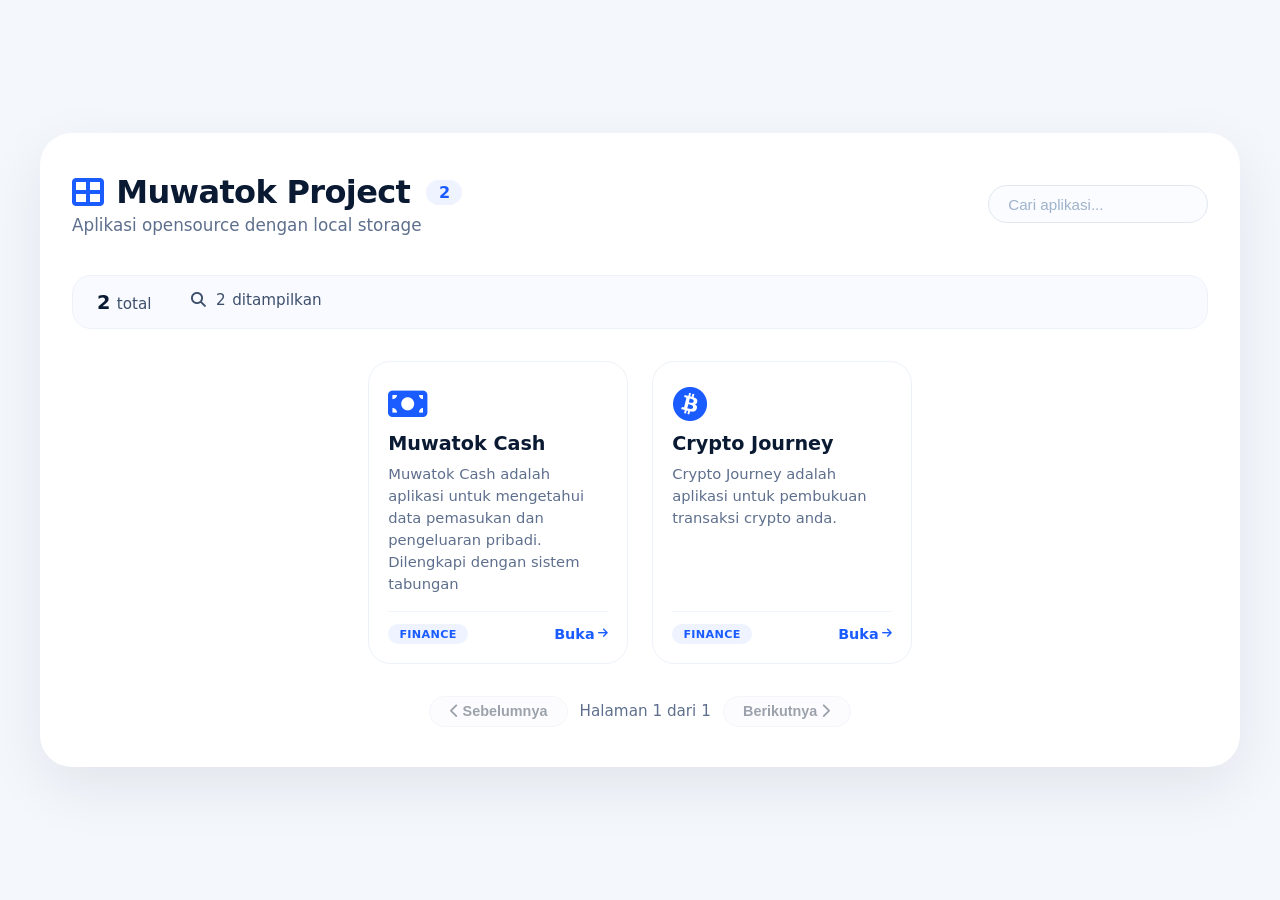
==== index.html @ 6b757ee2 "add lading page" ====
<!DOCTYPE html>
<html lang="id">
<head>
    <meta charset="UTF-8" />
    <meta name="viewport" content="width=device-width, initial-scale=1.0" />
    <title>Muwatok Project</title>
    <!-- Font Awesome CDN -->
    <link rel="stylesheet" href="https://cdnjs.cloudflare.com/ajax/libs/font-awesome/6.5.0/css/all.min.css" />
    <style>
        /* ----- RESET & BASE ----- */
        * {
            margin: 0;
            padding: 0;
            box-sizing: border-box;
        }

        body {
            font-family: 'Segoe UI', system-ui, -apple-system, sans-serif;
            background: #f4f7fc;
            min-height: 100vh;
            display: flex;
            justify-content: center;
            align-items: center;
            padding: 2rem 1rem;
        }

        .container {
            max-width: 1200px;
            width: 100%;
            background: #ffffff;
            border-radius: 2rem;
            box-shadow: 0 20px 60px rgba(0, 20, 40, 0.08);
            padding: 2.5rem 2rem;
            transition: all 0.2s ease;
        }

        /* ----- HEADER ----- */
        .header {
            display: flex;
            flex-wrap: wrap;
            justify-content: space-between;
            align-items: center;
            margin-bottom: 2.5rem;
            gap: 1rem;
        }

        .header-left h1 {
            font-size: 2rem;
            font-weight: 700;
            color: #0b1a33;
            letter-spacing: -0.02em;
            display: flex;
            align-items: center;
            gap: 0.5rem;
        }

        .header-left h1 span {
            background: #eef3ff;
            color: #1a5cff;
            font-size: 1rem;
            font-weight: 600;
            padding: 0.2rem 0.8rem;
            border-radius: 100px;
            margin-left: 0.5rem;
        }

        .header-left p {
            color: #5e6f8d;
            font-size: 1.05rem;
            margin-top: 0.25rem;
        }

        .header-actions {
            display: flex;
            gap: 0.75rem;
            flex-wrap: wrap;
        }

        .header-actions input {
            padding: 0.6rem 1.2rem;
            border: 1.5px solid #e2e8f0;
            border-radius: 100px;
            font-size: 0.95rem;
            background: #fafcff;
            outline: none;
            width: 220px;
            transition: border 0.2s;
            color: #0b1a33;
        }

        .header-actions input:focus {
            border-color: #1a5cff;
            box-shadow: 0 0 0 3px rgba(26, 92, 255, 0.12);
        }

        .header-actions input::placeholder {
            color: #a0b3cc;
        }

        /* ----- STATS BAR ----- */
        .stats {
            display: flex;
            flex-wrap: wrap;
            gap: 1.5rem 2.5rem;
            background: #f8faff;
            padding: 0.9rem 1.5rem;
            border-radius: 1.2rem;
            margin-bottom: 2rem;
            border: 1px solid #edf2f9;
        }

        .stats-item {
            display: flex;
            align-items: baseline;
            gap: 0.4rem;
            font-size: 0.95rem;
            color: #3d4f6b;
        }

        .stats-item strong {
            font-size: 1.2rem;
            color: #0b1a33;
        }

        /* ----- GRID APPS (flex, rata tengah) ----- */
        .apps-grid {
            display: flex;
            flex-wrap: wrap;
            justify-content: center;
            gap: 1.5rem;
        }

        .app-card {
            flex: 0 0 260px;
            /* lebar tetap 260px, tidak melebar/ mengecil */
            background: #ffffff;
            border: 1.5px solid #edf2f9;
            border-radius: 1.4rem;
            padding: 1.5rem 1.2rem 1.2rem;
            transition: border 0.2s, box-shadow 0.25s, transform 0.15s;
            cursor: default;
            display: flex;
            flex-direction: column;
            position: relative;
        }

        .app-card:hover {
            border-color: #cdddf5;
            box-shadow: 0 8px 28px rgba(0, 20, 60, 0.06);
            transform: translateY(-2px);
        }

        .app-card .icon {
            font-size: 2.2rem;
            line-height: 1;
            margin-bottom: 0.6rem;
            color: #1a5cff;
        }

        .app-card .app-name {
            font-size: 1.2rem;
            font-weight: 700;
            color: #0b1a33;
            margin-bottom: 0.2rem;
        }

        .app-card .app-desc {
            font-size: 0.92rem;
            color: #5e6f8d;
            line-height: 1.5;
            flex: 1;
            margin: 0.3rem 0 0.8rem;
        }

        .app-card .app-meta {
            display: flex;
            justify-content: space-between;
            align-items: center;
            margin-top: 0.2rem;
            border-top: 1px solid #f0f4fc;
            padding-top: 0.75rem;
        }

        .app-card .app-tag {
            font-size: 0.7rem;
            font-weight: 600;
            text-transform: uppercase;
            letter-spacing: 0.03em;
            background: #eef3ff;
            color: #1a5cff;
            padding: 0.2rem 0.7rem;
            border-radius: 100px;
        }

        .app-card .app-link {
            color: #1a5cff;
            text-decoration: none;
            font-weight: 600;
            font-size: 0.9rem;
            display: inline-flex;
            align-items: center;
            gap: 0.2rem;
            transition: color 0.15s;
        }

        .app-card .app-link:hover {
            color: #0e4ad0;
            text-decoration: underline;
        }

        /* ----- EMPTY STATE ----- */
        .empty-state {
            flex: 1 1 100%;
            text-align: center;
            padding: 3.5rem 1rem;
            color: #5e6f8d;
        }

        .empty-state .empty-icon {
            font-size: 3.5rem;
            margin-bottom: 0.8rem;
            color: #bcc9df;
        }

        .empty-state h3 {
            color: #0b1a33;
            font-weight: 600;
            font-size: 1.3rem;
            margin-bottom: 0.2rem;
        }

        .empty-state p {
            max-width: 360px;
            margin: 0 auto;
        }

        /* ----- PAGINATION ----- */
        .pagination {
            display: flex;
            justify-content: center;
            align-items: center;
            gap: 0.75rem;
            margin-top: 2rem;
            flex-wrap: wrap;
        }

        .pagination button {
            background: #f8faff;
            border: 1.5px solid #e2e8f0;
            border-radius: 100px;
            padding: 0.4rem 1.2rem;
            font-weight: 600;
            font-size: 0.9rem;
            color: #0b1a33;
            cursor: pointer;
            transition: background 0.15s, border-color 0.15s;
        }

        .pagination button:hover:not(:disabled) {
            background: #eef3ff;
            border-color: #1a5cff;
        }

        .pagination button:disabled {
            opacity: 0.4;
            cursor: not-allowed;
        }

        .pagination .page-info {
            font-size: 0.95rem;
            color: #5e6f8d;
        }

        /* ----- RESPONSIVE ----- */
        @media (max-width: 700px) {
            .container {
                padding: 1.5rem 1rem;
            }

            .header {
                flex-direction: column;
                align-items: stretch;
            }

            .header-left h1 {
                font-size: 1.6rem;
            }

            .header-actions input {
                width: 100%;
            }

            .stats {
                gap: 0.8rem 1.5rem;
                padding: 0.8rem 1rem;
            }

            .app-card {
                flex: 0 0 100%;
                max-width: 400px;
            }
        }

        @media (max-width: 420px) {
            .header-left h1 span {
                display: none;
            }

            .stats-item {
                font-size: 0.85rem;
            }
        }
    </style>
</head>
<body>

    <div class="container" id="app">

        <!-- HEADER -->
        <header class="header">
            <div class="header-left">
                <h1>
                    <i class="fas fa-th-large" style="color:#1a5cff; margin-right:0.3rem;"></i> Muwatok Project
                    <span id="count-badge">0</span>
                </h1>
                <p>Aplikasi opensource dengan local storage</p>
            </div>
            <div class="header-actions">
                <input type="text" id="searchInput" placeholder="Cari aplikasi..." />
            </div>
        </header>

        <!-- STATS -->
        <div class="stats">
            <div class="stats-item">
                <strong id="totalApps">0</strong> total
            </div>
            <div class="stats-item">
                <i class="fas fa-search" style="margin-right:0.2rem;"></i> <span id="visibleApps">0</span> ditampilkan
            </div>
        </div>

        <!-- GRID APPS -->
        <div class="apps-grid" id="appsGrid">
            <!-- akan di-render oleh JS -->
        </div>

        <!-- PAGINATION -->
        <div class="pagination" id="paginationControls">
            <button id="prevPageBtn" disabled><i class="fas fa-chevron-left"></i> Sebelumnya</button>
            <span class="page-info" id="pageInfo">Halaman 1 dari 1</span>
            <button id="nextPageBtn" disabled>Berikutnya <i class="fas fa-chevron-right"></i></button>
        </div>

    </div>

    <script>
        (function() {
            'use strict';

            // ----- DATA APLIKASI dengan ikon Font Awesome (class lengkap) -----
            let apps = [{
                id: '1',
                name: 'Muwatok Cash',
                desc: 'Muwatok Cash adalah aplikasi untuk mengetahui data pemasukan dan pengeluaran pribadi. Dilengkapi dengan sistem tabungan',
                icon: 'fa-solid fa-money-bill',
                url: '/apps/muwatok-cash/index.html',
                tag: 'Finance'
            }, {
                id: '2',
                name: 'Crypto Journey',
                desc: 'Crypto Journey adalah aplikasi untuk pembukuan transaksi crypto anda.',
                icon: 'fa-brands fa-bitcoin',
                url: '/apps/crypto-journey/index.html',
                tag: 'Finance'
            }];

            // ----- PAGINATION STATE -----
            const ITEMS_PER_PAGE = 12;
            let currentPage = 1;
            let filteredApps = [...apps];

            // ----- DOM REFS -----
            const grid = document.getElementById('appsGrid');
            const searchInput = document.getElementById('searchInput');
            const totalAppsEl = document.getElementById('totalApps');
            const visibleAppsEl = document.getElementById('visibleApps');
            const countBadge = document.getElementById('count-badge');
            const prevBtn = document.getElementById('prevPageBtn');
            const nextBtn = document.getElementById('nextPageBtn');
            const pageInfo = document.getElementById('pageInfo');

            // ----- RENDER -----
            function render(filter = '') {
                const query = filter.trim().toLowerCase();
                filteredApps = apps.filter(a =>
                    a.name.toLowerCase().includes(query) ||
                    a.desc.toLowerCase().includes(query) ||
                    a.tag.toLowerCase().includes(query)
                );

                currentPage = 1;

                totalAppsEl.textContent = apps.length;
                visibleAppsEl.textContent = filteredApps.length;
                countBadge.textContent = apps.length;

                renderPage(currentPage);
                updatePagination();
            }

            function renderPage(page) {
                const totalItems = filteredApps.length;
                const totalPages = Math.ceil(totalItems / ITEMS_PER_PAGE) || 1;
                if (page < 1) page = 1;
                if (page > totalPages) page = totalPages;
                currentPage = page;

                const start = (page - 1) * ITEMS_PER_PAGE;
                const end = Math.min(start + ITEMS_PER_PAGE, totalItems);
                const pageItems = filteredApps.slice(start, end);

                if (pageItems.length === 0) {
                    grid.innerHTML = `
                    <div class="empty-state">
                      <div class="empty-icon"><i class="fa-regular fa-folder-open"></i></div>
                      <h3>Tidak ada aplikasi</h3>
                      <p>${searchInput.value.trim() ? 'Tidak ditemukan dengan kata kunci tersebut.' : 'Belum ada aplikasi yang tersedia.'}</p>
                    </div>
                  `;
                } else {
                    let html = '';
                    pageItems.forEach(a => {
                        // iconClass sekarang berisi class lengkap, misal "fa-solid fa-money-bill"
                        const iconClass = a.icon || 'fa-solid fa-cube';
                        html += `
                        <div class="app-card" data-id="${a.id}">
                          <div class="icon"><i class="${iconClass}"></i></div>
                          <div class="app-name">${escapeHtml(a.name)}</div>
                          <div class="app-desc">${escapeHtml(a.desc) || '—'}</div>
                          <div class="app-meta">
                            <span class="app-tag">${escapeHtml(a.tag) || 'Umum'}</span>
                            <a href="${escapeHtml(a.url)}" target="_blank" rel="noopener" class="app-link">
                              Buka <i class="fas fa-arrow-right" style="font-size:0.7rem;"></i>
                            </a>
                          </div>
                        </div>
                      `;
                    });
                    grid.innerHTML = html;
                }

                updatePagination();
            }

            function updatePagination() {
                const totalItems = filteredApps.length;
                const totalPages = Math.ceil(totalItems / ITEMS_PER_PAGE) || 1;
                prevBtn.disabled = currentPage <= 1;
                nextBtn.disabled = currentPage >= totalPages;
                pageInfo.textContent = `Halaman ${currentPage} dari ${totalPages}`;
            }

            function goToPage(page) {
                const totalItems = filteredApps.length;
                const totalPages = Math.ceil(totalItems / ITEMS_PER_PAGE) || 1;
                if (page < 1) page = 1;
                if (page > totalPages) page = totalPages;
                if (page !== currentPage) {
                    renderPage(page);
                }
            }

            prevBtn.addEventListener('click', () => goToPage(currentPage - 1));
            nextBtn.addEventListener('click', () => goToPage(currentPage + 1));

            searchInput.addEventListener('input', function() {
                render(this.value);
            });

            function escapeHtml(text) {
                if (!text) return '';
                const map = { '&': '&amp;', '<': '&lt;', '>': '&gt;', '"': '&quot;', "'": '&#039;' };
                return text.replace(/[&<>"']/g, function(m) { return map[m]; });
            }

            // ----- INIT -----
            render('');

        })();
    </script>

</body>
</html>
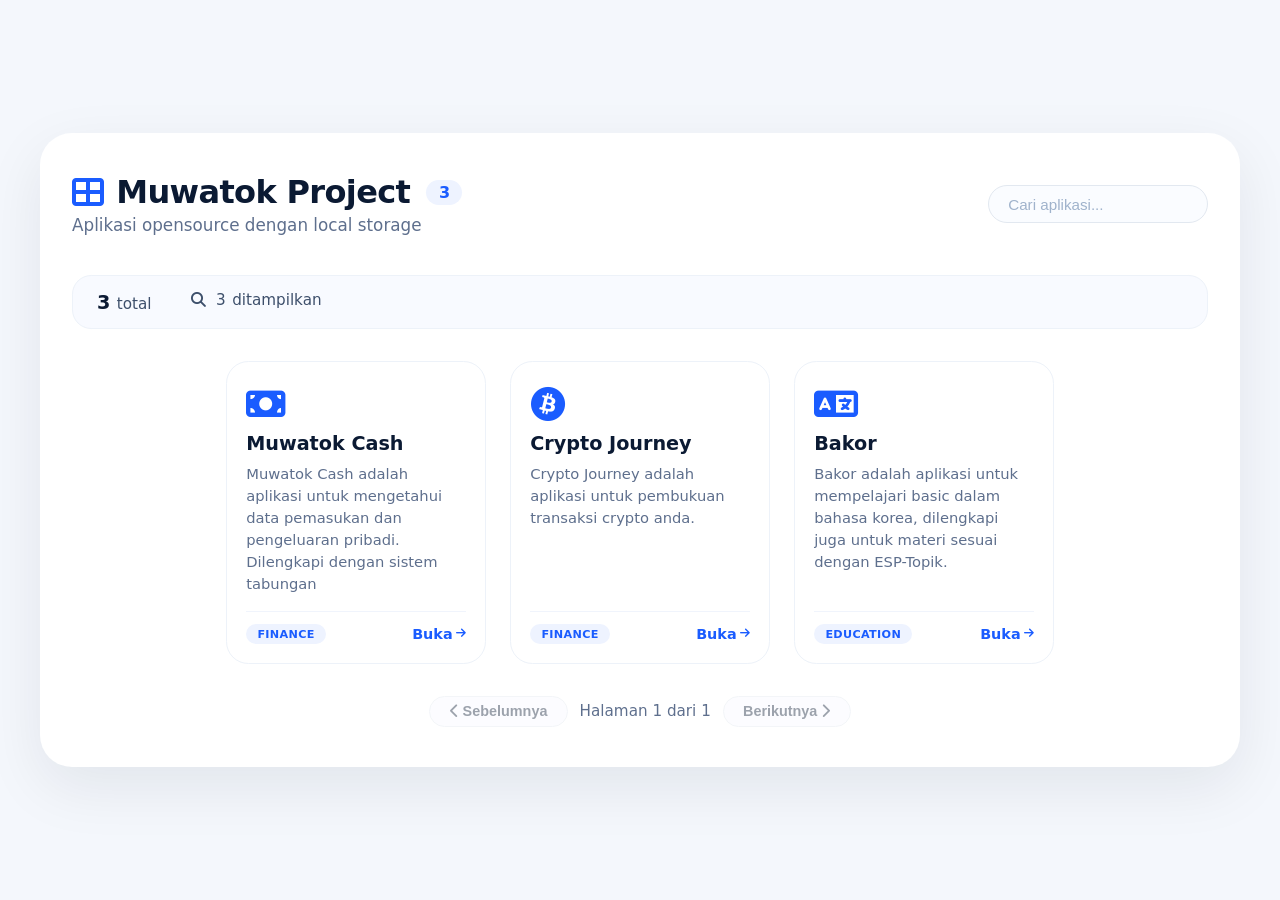
==== commit 720ac808: "update landing page app" ====
--- a/index.html
+++ b/index.html
@@ -364,15 +364,22 @@
                 name: 'Muwatok Cash',
                 desc: 'Muwatok Cash adalah aplikasi untuk mengetahui data pemasukan dan pengeluaran pribadi. Dilengkapi dengan sistem tabungan',
                 icon: 'fa-solid fa-money-bill',
-                url: '/apps/muwatok-cash/index.html',
+                url: '/opensource/apps/muwatok-cash/index.html',
                 tag: 'Finance'
             }, {
                 id: '2',
                 name: 'Crypto Journey',
                 desc: 'Crypto Journey adalah aplikasi untuk pembukuan transaksi crypto anda.',
                 icon: 'fa-brands fa-bitcoin',
-                url: '/apps/crypto-journey/index.html',
+                url: '/opensource/apps/crypto-journey/index.html',
                 tag: 'Finance'
+            }, {
+                id: '2',
+                name: 'Bakor',
+                desc: 'Bakor adalah aplikasi untuk mempelajari basic dalam bahasa korea, dilengkapi juga untuk materi sesuai dengan ESP-Topik.',
+                icon: 'fa-solid fa-language',
+                url: '/opensource/edu/bakor/index.html',
+                tag: 'Education'
             }];
 
             // ----- PAGINATION STATE -----
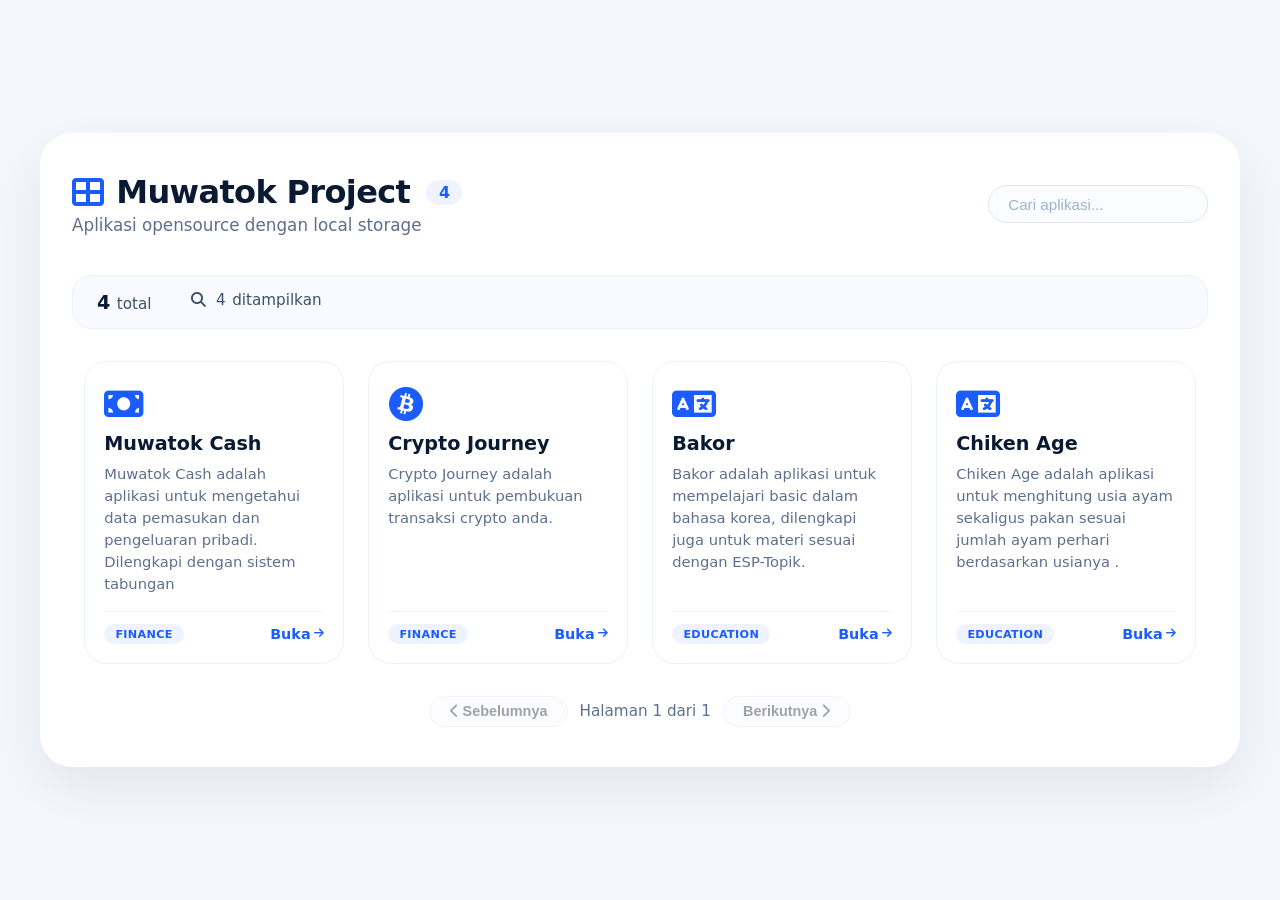
==== commit 086b3f08: "add Chiken Age" ====
--- a/index.html
+++ b/index.html
@@ -374,11 +374,18 @@
                 url: '/opensource/apps/crypto-journey/index.html',
                 tag: 'Finance'
             }, {
-                id: '2',
+                id: '3',
                 name: 'Bakor',
                 desc: 'Bakor adalah aplikasi untuk mempelajari basic dalam bahasa korea, dilengkapi juga untuk materi sesuai dengan ESP-Topik.',
                 icon: 'fa-solid fa-language',
                 url: '/opensource/edu/bakor/index.html',
+                tag: 'Education'
+            }, {
+                id: '4',
+                name: 'Chiken Age',
+                desc: 'Chiken Age adalah aplikasi untuk menghitung usia ayam sekaligus pakan sesuai jumlah ayam perhari berdasarkan usianya .',
+                icon: 'fa-solid fa-language',
+                url: '/opensource/apps/chiken-age/index.html',
                 tag: 'Education'
             }];
 
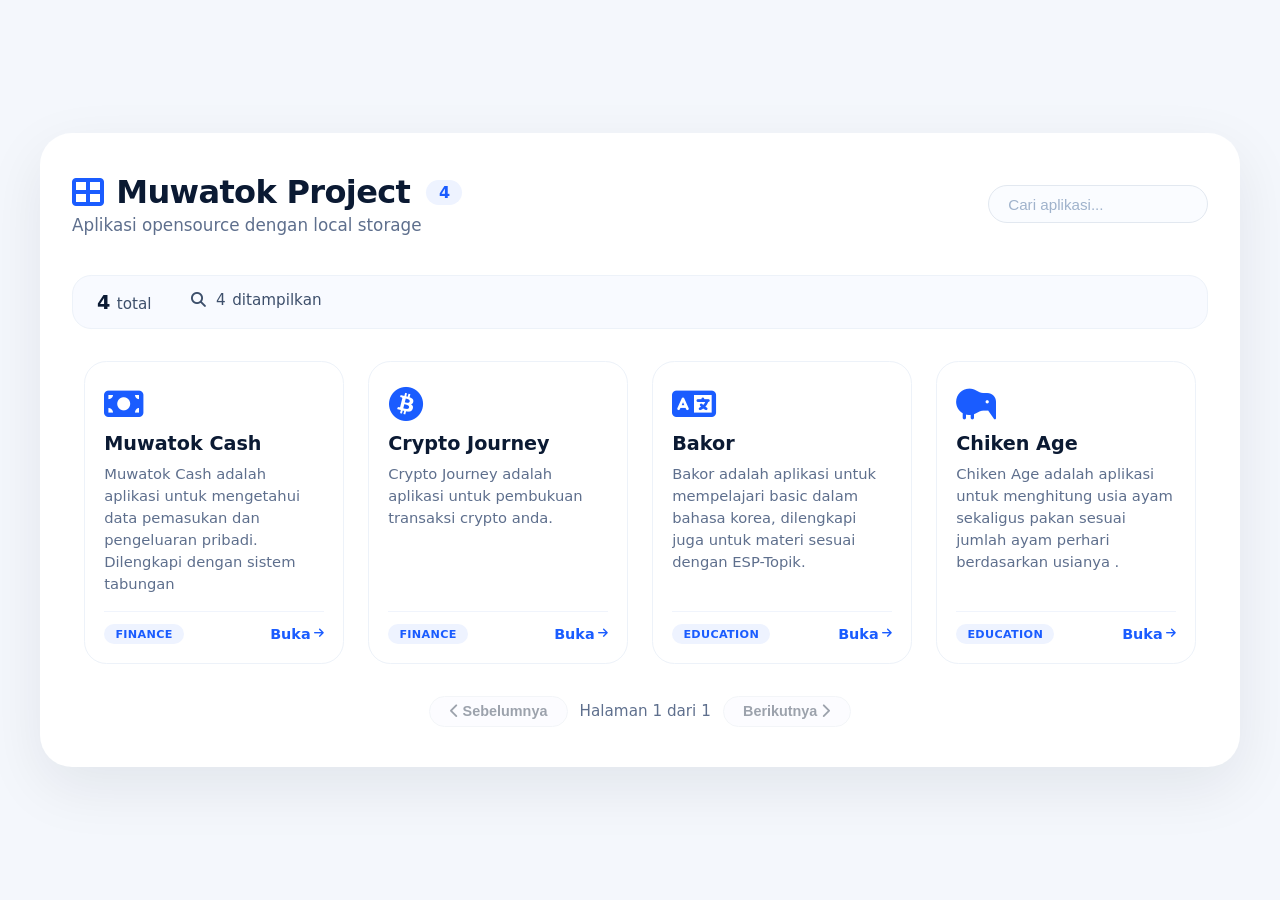
==== commit 7421b201: "update icon Chiken Age" ====
--- a/index.html
+++ b/index.html
@@ -384,7 +384,7 @@
                 id: '4',
                 name: 'Chiken Age',
                 desc: 'Chiken Age adalah aplikasi untuk menghitung usia ayam sekaligus pakan sesuai jumlah ayam perhari berdasarkan usianya .',
-                icon: 'fa-solid fa-language',
+                icon: 'fa-solid fa-kiwi-bird',
                 url: '/opensource/apps/chiken-age/index.html',
                 tag: 'Education'
             }];
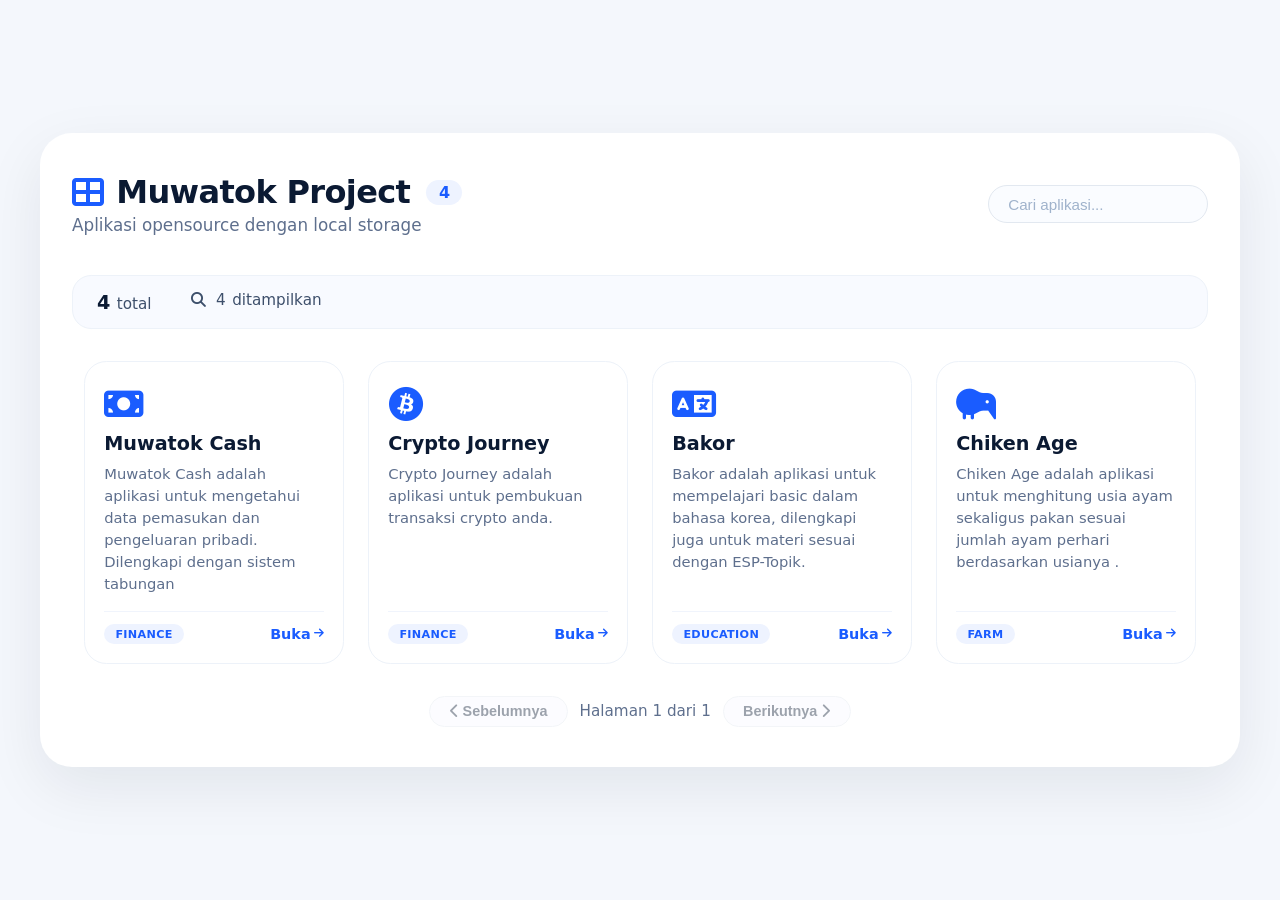
==== commit b9532490: "update category Chiken Age" ====
--- a/index.html
+++ b/index.html
@@ -386,7 +386,7 @@
                 desc: 'Chiken Age adalah aplikasi untuk menghitung usia ayam sekaligus pakan sesuai jumlah ayam perhari berdasarkan usianya .',
                 icon: 'fa-solid fa-kiwi-bird',
                 url: '/opensource/apps/chiken-age/index.html',
-                tag: 'Education'
+                tag: 'Farm'
             }];
 
             // ----- PAGINATION STATE -----
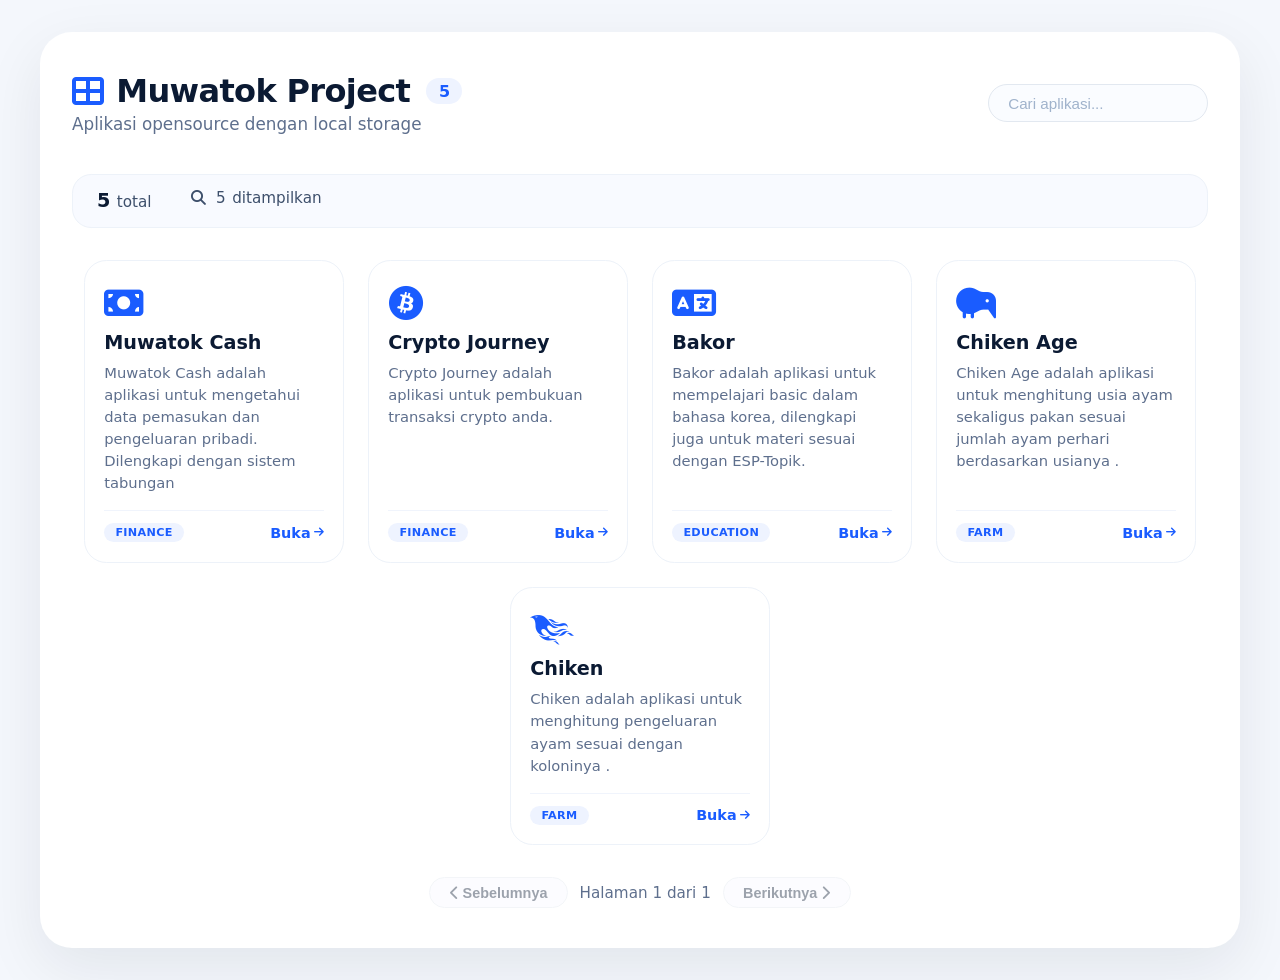
==== commit ca82833b: "add list Chiken" ====
--- a/index.html
+++ b/index.html
@@ -387,6 +387,13 @@
                 icon: 'fa-solid fa-kiwi-bird',
                 url: '/opensource/apps/chiken-age/index.html',
                 tag: 'Farm'
+            }, {
+                id: '5',
+                name: 'Chiken',
+                desc: 'Chiken adalah aplikasi untuk menghitung pengeluaran ayam sesuai dengan koloninya .',
+                icon: 'fa-brands fa-phoenix-framework',
+                url: '/opensource/apps/chiken/index.html',
+                tag: 'Farm'
             }];
 
             // ----- PAGINATION STATE -----
